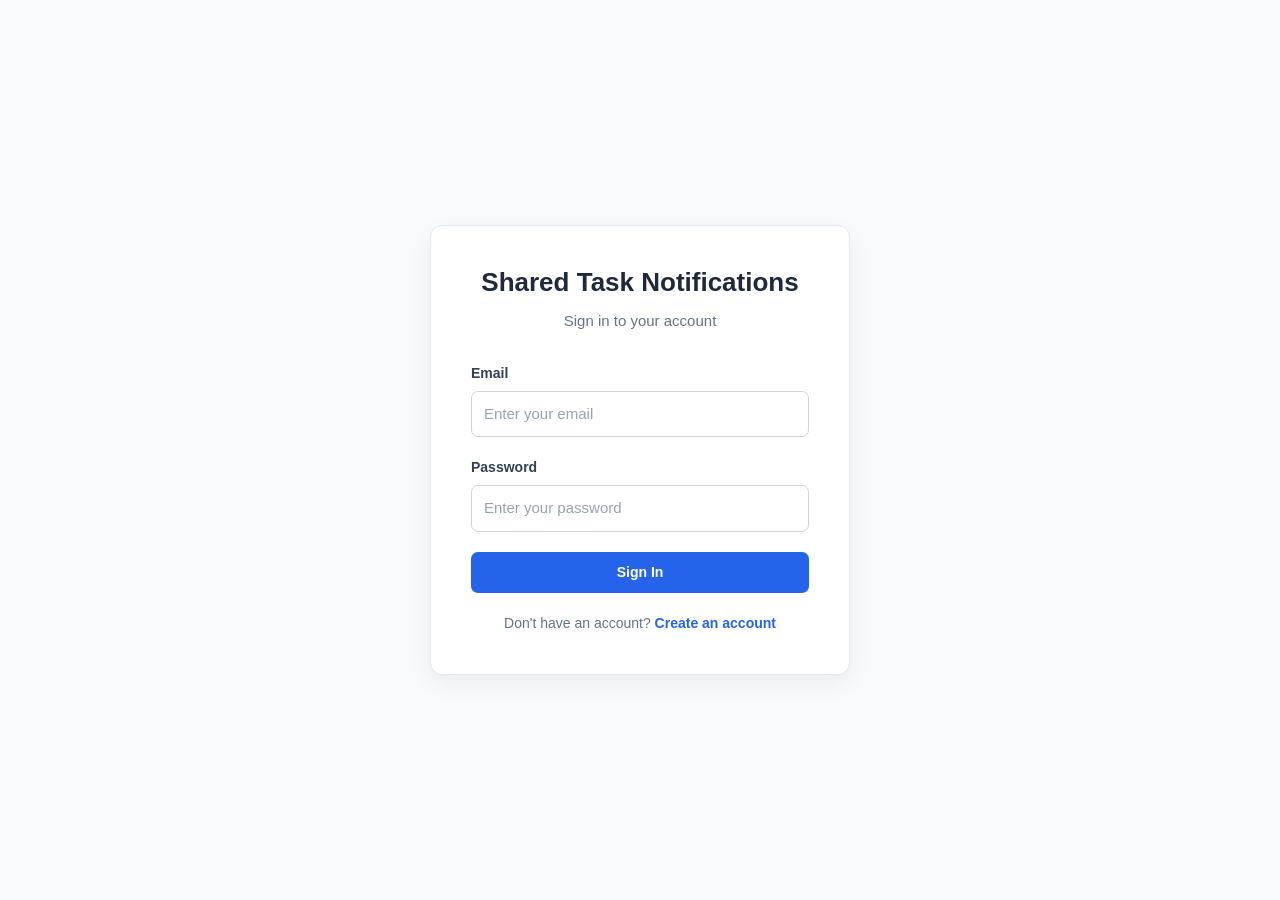
==== frontend/index.html @ fda4a881 "add frontend app" ====
<!DOCTYPE html>
<html lang="en">
<head>
    <meta charset="UTF-8">
    <meta name="viewport" content="width=device-width, initial-scale=1.0">
    <title>Sign In | Shared Task Notifications </title>
    <link rel="stylesheet" href="css/style.css"> 
</head>
<body>
    <main class="auth-container">
        <section class="auth-card">
            <h1>Shared Task Notifications</h1>
            <p class="subtitle">Sign in to your account</p>
            <form id="login-form">
                <div class="form-group">
                    <label for="email">Email</label>
                    <input type="email" id="email" name="email" placeholder="Enter your email" required>
                </div>
                <div class="form-group">
                    <label for="password">Password</label>
                    <input type="password" id="password" name="password" placeholder="Enter your password" required>
                </div>

                <button type="submit" class="auth-submit primary-button">Sign In</button>

            </form>

            <p class="auth-link"> 
                Don't have an account? 
                <a href="signup.html">Create an account</a>
            </p>

        </section>

    </main>
    <script src="js/auth.js"></script>
    
</body>
</html>
---- frontend/css/style.css ----
* {
    box-sizing: border-box;
    margin: 0;
    padding: 0;
}

html {
    scroll-behavior: smooth;
}

body {
    font-family: "Segoe UI", Tahoma, Geneva, Verdana, sans-serif;
    background-color: #F8FAFC;
    color: #1E293B;
    line-height: 1.5;
}

button,
input,
textarea,
select {
    font: inherit;
}

button {
    cursor: pointer;
}

a {
    color: inherit;
}

/* =========================================================
   AUTHENTICATION
========================================================= */

.auth-container {
    min-height: 100vh;
    display: flex;
    justify-content: center;
    align-items: center;
    padding: 24px;
}

.auth-card {
    width: 100%;
    max-width: 420px;
    padding: 40px;
    background-color: #FFFFFF;
    border: 1px solid #E2E8F0;
    border-radius: 12px;
    box-shadow: 0 8px 24px rgba(15, 23, 42, 0.06);
}

.auth-card h1 {
    margin-bottom: 10px;
    text-align: center;
    color: #1E293B;
    font-size: 26px;
    line-height: 1.3;
}

.subtitle {
    margin-bottom: 30px;
    color: #64748B;
    text-align: center;
    font-size: 15px;
}

/* =========================================================
   FORM
========================================================= */

.form-group {
    margin-bottom: 20px;
}

.form-group label {
    display: block;
    margin-bottom: 7px;
    color: #334155;
    font-size: 14px;
    font-weight: 600;
}

.form-group input,
.form-group textarea,
.form-group select {
    width: 100%;
    padding: 11px 12px;
    border: 1px solid #CBD5E1;
    border-radius: 7px;
    background-color: #FFFFFF;
    color: #1E293B;
    font-family: inherit;
    font-size: 15px;
    transition: border-color 0.2s ease, box-shadow 0.2s ease;
}

.form-group input::placeholder,
.form-group textarea::placeholder {
    color: #94A3B8;
}

.form-group input:focus,
.form-group textarea:focus,
.form-group select:focus {
    outline: none;
    border-color: #2563EB;
    box-shadow: 0 0 0 3px rgba(37, 99, 235, 0.10);
}

.form-group textarea {
    min-height: 120px;
    resize: vertical;
}

/* =========================================================
   BUTTONS
========================================================= */

.primary-button {
    display: inline-flex;
    align-items: center;
    justify-content: center;
    width: auto;
    padding: 10px 16px;
    border: none;
    border-radius: 7px;
    background-color: #2563EB;
    color: #FFFFFF;
    font-family: inherit;
    font-size: 14px;
    font-weight: 600;
    cursor: pointer;
    transition: background-color 0.2s ease, box-shadow 0.2s ease, transform 0.1s ease;
}

.primary-button:hover {
    background-color: #1D4ED8;
    box-shadow: 0 2px 6px rgba(37, 99, 235, 0.20);
}

.primary-button:active {
    transform: translateY(1px);
}

.auth-submit {
    width: 100%;
}

.secondary-button {
    display: inline-flex;
    align-items: center;
    justify-content: center;
    padding: 10px 16px;
    border: 1px solid #CBD5E1;
    border-radius: 7px;
    background-color: #FFFFFF;
    color: #334155;
    font-family: inherit;
    font-size: 14px;
    font-weight: 500;
    cursor: pointer;
    transition: background-color 0.2s ease, border-color 0.2s ease;
}

.secondary-button:hover {
    background-color: #F1F5F9;
    border-color: #94A3B8;
}

.auth-link {
    margin-top: 20px;
    color: #64748B;
    text-align: center;
    font-size: 14px;
}

.auth-link a {
    color: #2563EB;
    text-decoration: none;
    font-weight: 600;
}

.auth-link a:hover {
    color: #1D4ED8;
    text-decoration: underline;
}

/* =========================================================
   NAVIGATION BAR
========================================================= */

.navbar {
    background-color: #FFFFFF;
    border-bottom: 1px solid #E2E8F0;
}

.navbar-container {
    max-width: 1100px;
    margin: 0 auto;
    padding: 16px 24px;
    display: flex;
    align-items: center;
    justify-content: space-between;
    gap: 20px;
}

.logo {
    color: #1E293B;
    text-decoration: none;
    font-size: 20px;
    font-weight: 700;
    white-space: nowrap;
}

.nav-links {
    display: flex;
    align-items: center;
    gap: 4px;
}

.nav-link,
.logout-button {
    display: inline-flex;
    align-items: center;
    justify-content: center;
    padding: 8px 12px;
    border: none;
    border-radius: 6px;
    background-color: transparent;
    color: #64748B;
    text-decoration: none;
    font-family: inherit;
    font-size: 14px;
    font-weight: 500;
    cursor: pointer;
    transition: background-color 0.2s ease, color 0.2s ease;
}

.nav-link:hover,
.logout-button:hover {
    background-color: #EFF6FF;
    color: #2563EB;
}

.nav-link.active {
    background-color: #EFF6FF;
    color: #2563EB;
    font-weight: 600;
}

/* =========================================================
   DASHBOARD
========================================================= */

.dashboard-container {
    width: 100%;
    max-width: 1100px;
    margin: 0 auto;
    padding: 50px 24px 70px;
}

/* =========================================================
   DASHBOARD HEADER
========================================================= */

.dashboard-header {
    display: flex;
    align-items: center;
    gap: 40px;
    margin-bottom: 40px;
}

.dashboard-header > div {
    flex: 1;
}

.dashboard-header h1 {
    margin-bottom: 8px;
    font-size: 32px;
    line-height: 1.2;
}

.dashboard-header p {
    color: #666666;
    font-size: 16px;
}

/* =========================================================
   TASKS SECTION
========================================================= */

.tasks-section {
    margin-top: 10px;
}

.section-header {
    margin-bottom: 20px;
}

.section-header h2 {
    margin-bottom: 6px;
    color: #1E293B;
    font-size: 24px;
    line-height: 1.3;
}

.section-header p {
    color: #64748B;
    font-size: 14px;
}

/* =========================================================
   TASK FILTERS
========================================================= */

.task-filters {
    display: flex;
    flex-wrap: wrap;
    gap: 8px;
    margin-bottom: 20px;
}

.filter-button {
    display: inline-flex;
    align-items: center;
    justify-content: center;
    padding: 8px 14px;
    border: 1px solid #CBD5E1;
    border-radius: 6px;
    background-color: #FFFFFF;
    color: #64748B;
    font-family: inherit;
    font-size: 14px;
    font-weight: 500;
    cursor: pointer;
    transition: background-color 0.2s ease, border-color 0.2s ease, color 0.2s ease;
}

.filter-button:hover {
    background-color: #F1F5F9;
    border-color: #94A3B8;
    color: #334155;
}

.filter-button.active {
    background-color: #1E293B;
    border-color: #1E293B;
    color: #FFFFFF;
}


/* =========================================================
   TASK LIST
========================================================= */

.task-list {
    display: flex;
    flex-direction: column;
    gap: 16px;
}


/* =========================================================
   TASK CARD
========================================================= */

.task-card {
    position: relative;
    background-color: #FFFFFF;
    border: 1px solid #E2E8F0;
    border-radius: 10px;
    padding: 22px 24px;
    display: flex;
    flex-direction: column;
    gap: 0;
    transition: box-shadow 0.2s ease, transform 0.2s ease;
}

.task-card:hover {
    box-shadow: 0 5px 16px rgba(15, 23, 42, 0.07);
    transform: translateY(-1px);
}

.task-card-main {
    width: 100%;
    min-width: 0;
}


/* =========================================================
   TASK CARD HEADER
========================================================= */

.task-card-header {
    display: flex;
    align-items: flex-start;
    width: 100%;
    padding-right: 40px;
}

.task-card h3 {
    margin-bottom: 9px;
    color: #1E293B;
    font-size: 19px;
    line-height: 1.4;
}

.task-description {
    margin-bottom: 16px;
    color: #666666;
    line-height: 1.5;
}

.empty-task-message {
    padding: 40px 20px;
    text-align: center;
    background-color: #FFFFFF;
    border: 1px solid #E2E8F0;
    border-radius: 10px;
    color: #666666;
    font-size: 15px;
}


/* =========================================================
   TASK DETAILS
========================================================= */

.task-details {
    display: flex;
    align-items: center;
    gap: 6px;
    margin-top: 4px;
    color: #64748B;
    font-size: 14px;
}

.task-details strong {
    color: #334155;
    font-weight: 600;
}


/* =========================================================
   TASK ACTIONS
========================================================= */

.task-card-actions {
    display: flex;
    align-items: center;
    justify-content: space-between;
    width: 100%;
    margin-top: 18px;
}


/* =========================================================
   STATUS BADGES
========================================================= */

.status-badge {
    display: inline-flex;
    align-items: center;
    padding: 5px 11px;
    border-radius: 20px;
    font-size: 13px;
    font-weight: 600;
}

.status-badge.open {
    background-color: #FFF3CD;
    color: #765B00;
}

.status-badge.complete {
    background-color: #D1E7DD;
    color: #24543D;
}


/* =========================================================
   COMPLETE BUTTON
========================================================= */

.complete-button {
    padding: 8px 14px;
    border: 1px solid #D1D5DB;
    border-radius: 6px;
    background-color: #FFFFFF;
    color: #333333;
    font-family: inherit;
    font-size: 14px;
    font-weight: 500;
    cursor: pointer;
    transition: background-color 0.2s ease, border-color 0.2s ease, color 0.2s ease;
}

.complete-button:hover {
    background-color: #F1F5F9;
    border-color: #94A3B8;
}


/* =========================================================
   TASK THREE-DOT MENU
========================================================= */

.task-menu {
    position: absolute;
    top: 18px;
    right: 18px;
}

.task-menu-button {
    width: 34px;
    height: 34px;
    display: flex;
    align-items: center;
    justify-content: center;
    border: none;
    background-color: transparent;
    border-radius: 6px;
    color: #666666;
    font-size: 22px;
    line-height: 1;
    cursor: pointer;
    transition: background-color 0.2s ease, color 0.2s ease;
}

.task-menu-button:hover {
    background-color: #F1F5F9;
    color: #1E293B;
}

.task-menu-button:focus-visible {
    outline: 2px solid #2563EB;
    outline-offset: 2px;
}


/* =========================================================
   TASK MENU DROPDOWN
========================================================= */

.task-menu-dropdown {
    position: absolute;
    top: 38px;
    right: 0;
    z-index: 10;
    width: 130px;
    padding: 5px;
    background-color: #FFFFFF;
    border: 1px solid #E2E8F0;
    border-radius: 8px;
    box-shadow: 0 8px 20px rgba(15, 23, 42, 0.10);
}

.task-menu-dropdown.hidden {
    display: none;
}

.task-menu-dropdown:not(.hidden) {
    display: block;
}

.task-menu-dropdown button {
    width: 100%;
    padding: 9px 10px;
    border: none;
    border-radius: 5px;
    background-color: transparent;
    color: #334155;
    text-align: left;
    font-family: inherit;
    font-size: 14px;
    font-weight: 500;
    cursor: pointer;
    transition: background-color 0.15s ease, color 0.15s ease;
}

.task-menu-dropdown button:hover {
    background-color: #F1F5F9;
}

.task-menu-dropdown button.delete-task:hover {
    background-color: #FEF2F2;
    color: #DC2626;
}


/* =========================================================
   CREATE TASK MODAL
========================================================= */

.modal {
    position: fixed;
    inset: 0;
    z-index: 100;
    display: flex;
    align-items: center;
    justify-content: center;
    padding: 20px;
    background-color: rgba(15, 23, 42, 0.45);
}

.modal.hidden {
    display: none;
}

.modal-content {
    width: 100%;
    max-width: 500px;
    max-height: 90vh;
    overflow-y: auto;
    padding: 30px;
    background-color: #FFFFFF;
    border: 1px solid #E2E8F0;
    border-radius: 12px;
    box-shadow: 0 15px 40px rgba(15, 23, 42, 0.15);
}


/* =========================================================
   MODAL HEADER
========================================================= */

.modal-header {
    display: flex;
    align-items: flex-start;
    justify-content: space-between;
    gap: 20px;
    margin-bottom: 25px;
}

.modal-header h2 {
    margin-bottom: 6px;
    color: #1E293B;
    font-size: 23px;
    line-height: 1.3;
}

.modal-header p {
    color: #64748B;
    font-size: 14px;
    line-height: 1.4;
}

.close-button {
    width: 32px;
    height: 32px;
    display: inline-flex;
    align-items: center;
    justify-content: center;
    flex-shrink: 0;
    border: none;
    border-radius: 6px;
    background-color: transparent;
    color: #64748B;
    font-size: 26px;
    line-height: 1;
    cursor: pointer;
    transition: background-color 0.2s ease, color 0.2s ease;
}

.close-button:hover {
    background-color: #F1F5F9;
    color: #1E293B;
}


/* =========================================================
   MODAL ACTIONS
========================================================= */

.modal-actions {
    display: flex;
    justify-content: flex-end;
    gap: 10px;
    margin-top: 28px;
}

/* =========================================================
   SETTINGS
========================================================= */

.settings-container {
    width: 100%;
    max-width: 800px;
    margin: 0 auto;
    padding: 50px 24px 70px;
}

/* =========================================================
   SETTINGS HEADER
========================================================= */

.settings-header {
    margin-bottom: 30px;
}

.settings-header h1 {
    margin-bottom: 8px;
    color: #1E293B;
    font-size: 32px;
    line-height: 1.2;
}

.settings-header p {
    color: #64748B;
    font-size: 16px;
}


/* =========================================================
   SETTINGS CARD
========================================================= */

.settings-card {
    background-color: #FFFFFF;
    border: 1px solid #E2E8F0;
    border-radius: 10px;
    padding: 28px;
}

/* =========================================================
   SETTINGS CARD HEADER
========================================================= */

.settings-card-header {
    padding-bottom: 24px;
    border-bottom: 1px solid #E2E8F0;
}

.settings-card-header h2 {
    margin-bottom: 7px;
    color: #1E293B;
    font-size: 20px;
    line-height: 1.3;
}

.settings-card-header p {
    color: #64748B;
    font-size: 14px;
    line-height: 1.5;
}


/* =========================================================
   NOTIFICATION SETTING
========================================================= */

.notification-setting {
    display: flex;
    align-items: center;
    justify-content: space-between;
    gap: 25px;
    padding: 25px 0;
}

.notification-info {
    flex: 1;
}

.notification-info h3 {
    margin-bottom: 6px;
    color: #1E293B;
    font-size: 17px;
}

.notification-info p {
    color: #64748B;
    font-size: 14px;
    line-height: 1.5;
}


/* =========================================================
   TOGGLE
========================================================= */

.toggle-container {
    display: flex;
    align-items: center;
    gap: 10px;
    flex-shrink: 0;
}

.toggle {
    position: relative;
    display: inline-block;
    width: 50px;
    height: 28px;
    flex-shrink: 0;
}

.toggle input {
    width: 0;
    height: 0;
    opacity: 0;
}

.toggle-slider {
    position: absolute;
    inset: 0;
    background-color: #CBD5E1;
    border-radius: 28px;
    cursor: pointer;
    transition: background-color 0.2s ease;
}

.toggle input:checked + .toggle-slider {
    background-color: #2563EB;
}

.toggle-slider::before {
    content: "";
    position: absolute;
    width: 22px;
    height: 22px;
    left: 3px;
    top: 3px;
    background-color: #FFFFFF;
    border-radius: 50%;
    box-shadow: 0 1px 3px rgba(15, 23, 42, 0.20);
    transition: transform 0.2s ease;
}

.toggle input:checked + .toggle-slider::before {
    transform: translateX(22px);
}

.toggle input:focus-visible + .toggle-slider {
    outline: 2px solid #2563EB;
    outline-offset: 2px;
}


/* =========================================================
   TOGGLE STATUS
========================================================= */

.toggle-status {
    min-width: 28px;
    color: #64748B;
    font-size: 13px;
    font-weight: 700;
    text-align: right;
}

/* =========================================================
   SETTINGS ACTIONS
========================================================= */

.settings-actions {
    display: flex;
    justify-content: flex-end;
    padding-top: 20px;
    border-top: 1px solid #E2E8F0;
}

.settings-actions .primary-button {
    width: auto;
}


/* =========================================================
   SETTINGS MESSAGE
========================================================= */

.settings-message {
    margin-top: 15px;
    color: #166534;
    font-size: 14px;
    text-align: right;
}

/* =========================================================
   NOTIFICATION OUTCOME MODAL
========================================================= */

.notification-modal-content {
    max-width: 500px;
}

.notification-result {
    padding: 18px;
    background-color: #F8FAFC;
    border: 1px solid #E2E8F0;
    border-radius: 8px;
    margin-bottom: 20px;
}

.notification-result p {
    margin: 0;
    color: #334155;
    font-size: 15px;
    line-height: 1.6;
}

/* =========================================================
   FORM VALIDATION
========================================================= */

.field-error {
    margin: 6px 0 0;
    color: #DC2626;
    font-size: 13px;
    line-height: 1.4;
}


/* =========================================================
   RESPONSIVE — TABLET
========================================================= */

@media (max-width: 768px) {
    .navbar-container {
        padding: 14px 18px;
    }

    .dashboard-container {
        padding: 35px 18px 50px;
    }

    .settings-container {
        padding: 35px 18px 50px;
    }

    .dashboard-header {
        gap: 16px;
    }

    .task-card {
        flex-direction: column;
    }

    .task-card-actions {
        flex-direction: row;
        align-items: center;
        justify-content: space-between;
    }
}


/* =========================================================
   RESPONSIVE — MOBILE
========================================================= */

@media (max-width: 600px) {
    .auth-container {
        padding: 18px;
    }

    .auth-card {
        padding: 28px 22px;
    }

    .navbar-container {
        padding: 12px 16px;
    }

    .nav-links {
        gap: 2px;
    }

    .dashboard-container,
    .settings-container {
        padding: 30px 18px 45px;
    }

    .settings-card {
        padding: 22px;
    }

    .notification-setting {
        align-items: flex-start;
    }

    .settings-actions {
        justify-content: stretch;
    }

    .settings-actions .primary-button {
        width: 100%;
    }

    .task-card {
        padding: 20px;
    }

    .modal-content {
        padding: 24px 20px;
    }
}


/* =========================================================
   ACCESSIBILITY & KEYBOARD FOCUS STYLES
========================================================= */

.primary-button:focus-visible,
.secondary-button:focus-visible,
.filter-button:focus-visible,
.complete-button:focus-visible,
.nav-link:focus-visible,
.logout-button:focus-visible {
    outline: 2px solid #2563EB;
    outline-offset: 2px;
}


/* =========================================================
   RESPONSIVE — SMALL MOBILE
========================================================= */

@media (max-width: 480px) {
    .logo {
        font-size: 17px;
    }

    .nav-link,
    .logout-button {
        padding: 7px 9px;
        font-size: 13px;
    }

    .dashboard-header h1,
    .settings-header h1 {
        font-size: 27px;
    }

    .section-header h2 {
        font-size: 21px;
    }

    .task-card-header {
        gap: 10px;
    }

    .task-card-actions {
        align-items: stretch;
    }

    .complete-button {
        flex: 1;
    }

    .modal-actions {
        flex-direction: column-reverse;
    }

    .modal-actions button {
        width: 100%;
    }
}
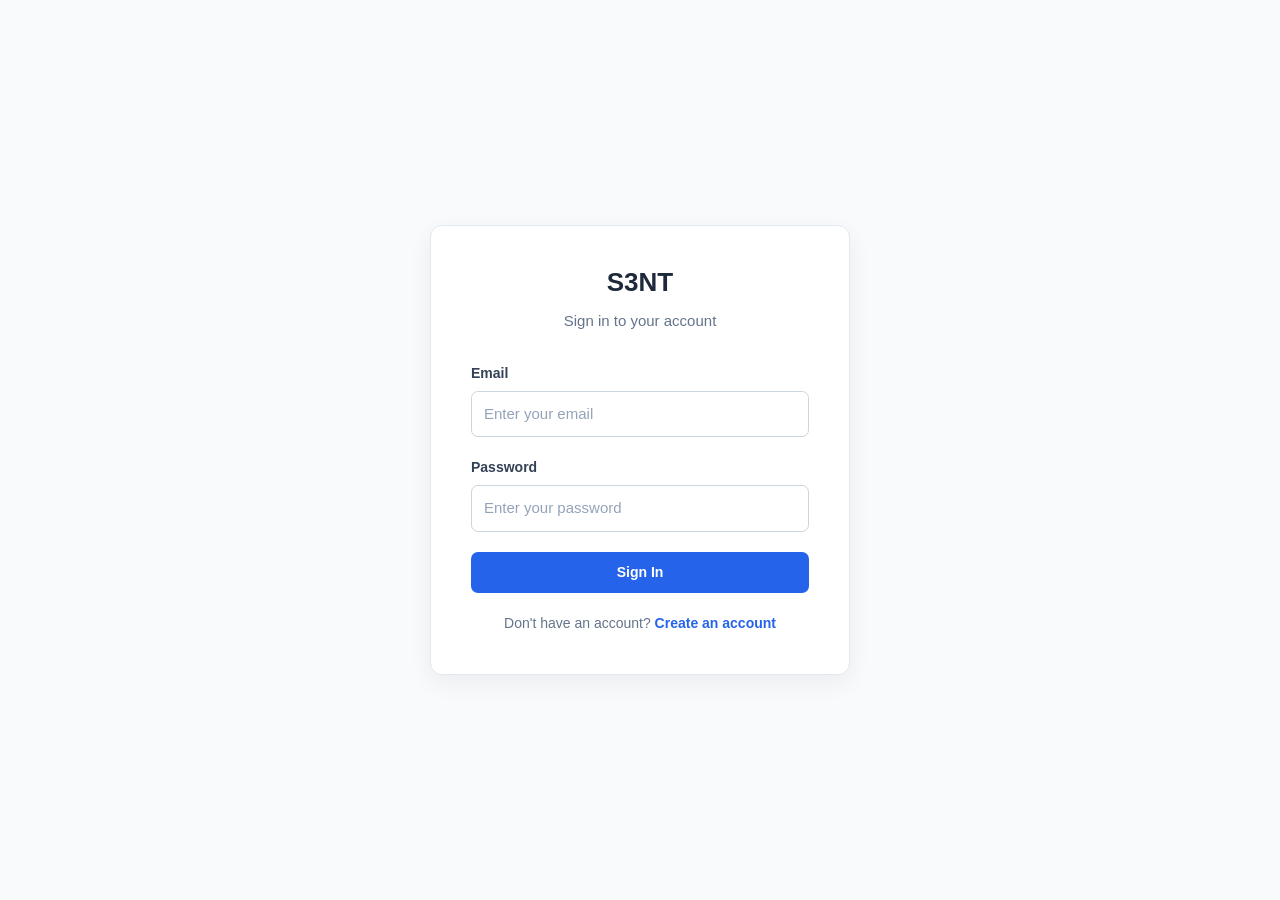
==== commit 6b23c763: "update app name" ====
--- a/frontend/index.html
+++ b/frontend/index.html
@@ -3,13 +3,13 @@
 <head>
     <meta charset="UTF-8">
     <meta name="viewport" content="width=device-width, initial-scale=1.0">
-    <title>Sign In | Shared Task Notifications </title>
+    <title>Sign In | S3NT</title>
     <link rel="stylesheet" href="css/style.css"> 
 </head>
 <body>
     <main class="auth-container">
         <section class="auth-card">
-            <h1>Shared Task Notifications</h1>
+            <h1>S3NT</h1>
             <p class="subtitle">Sign in to your account</p>
             <form id="login-form">
                 <div class="form-group">
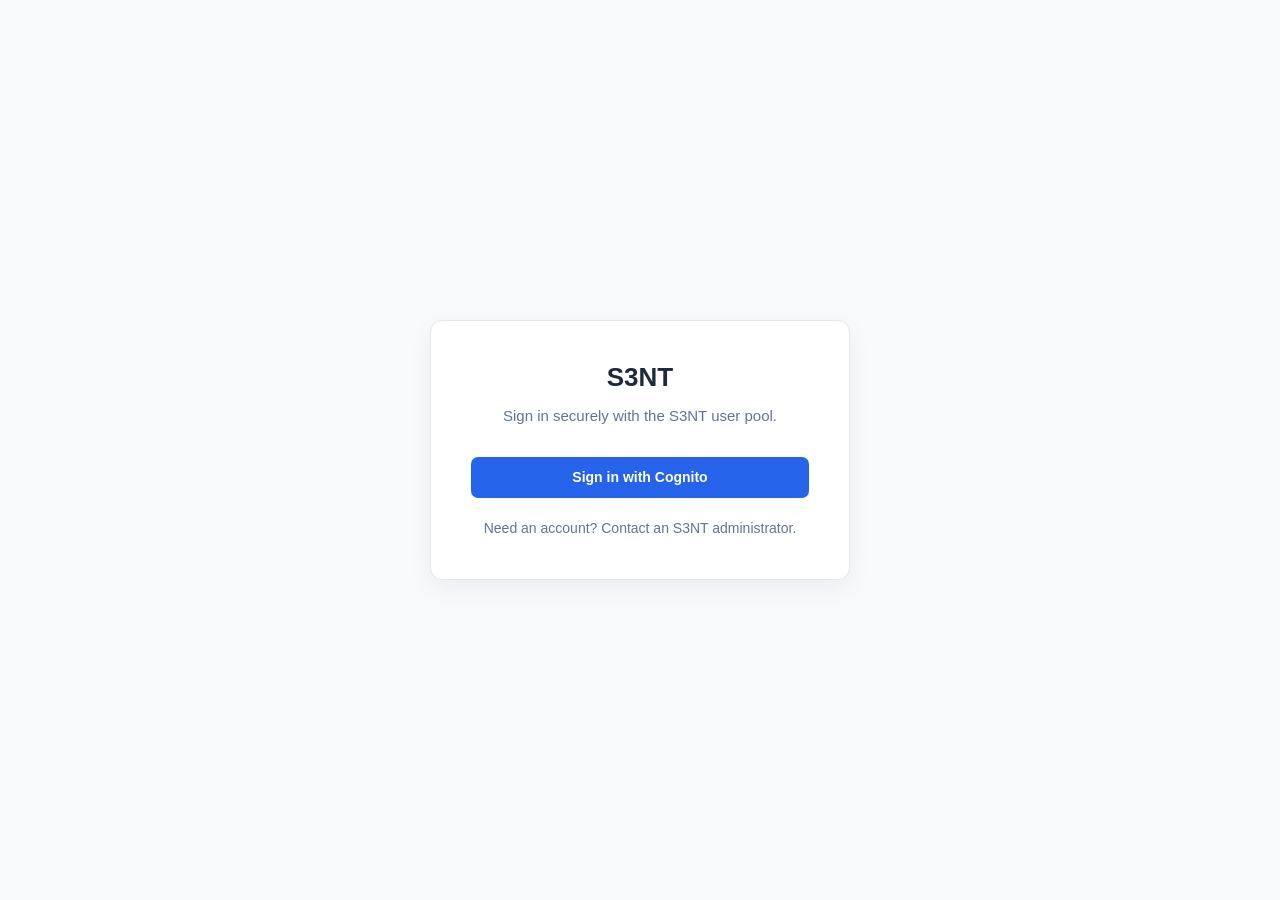
==== commit f0432834: "docs: record Cognito profile foundation" ====
--- a/frontend/index.html
+++ b/frontend/index.html
@@ -4,36 +4,33 @@
     <meta charset="UTF-8">
     <meta name="viewport" content="width=device-width, initial-scale=1.0">
     <title>Sign In | S3NT</title>
-    <link rel="stylesheet" href="css/style.css"> 
+    <link rel="stylesheet" href="css/style.css">
 </head>
 <body>
     <main class="auth-container">
         <section class="auth-card">
             <h1>S3NT</h1>
-            <p class="subtitle">Sign in to your account</p>
-            <form id="login-form">
-                <div class="form-group">
-                    <label for="email">Email</label>
-                    <input type="email" id="email" name="email" placeholder="Enter your email" required>
-                </div>
-                <div class="form-group">
-                    <label for="password">Password</label>
-                    <input type="password" id="password" name="password" placeholder="Enter your password" required>
-                </div>
+            <p class="subtitle">Sign in securely with the S3NT user pool.</p>
+    <p id="auth-status" role="status" aria-live="polite"></p>
 
-                <button type="submit" class="auth-submit primary-button">Sign In</button>
+    <section id="profile" hidden aria-labelledby="profile-heading">
+      <h2 id="profile-heading">Your profile</h2>
+      <p id="profile-name"></p>
+      <p id="profile-id"></p>
+    </section>
 
-            </form>
+    <button id="sign-in" type="button" class="auth-submit primary-button">
+      Sign in with Cognito
+            </button>
 
-            <p class="auth-link"> 
-                Don't have an account? 
-                <a href="signup.html">Create an account</a>
+            <p class="auth-link">
+                Need an account? Contact an S3NT administrator.
             </p>
 
         </section>
 
     </main>
-    <script src="js/auth.js"></script>
-    
+    <script src="js/auth.js" defer></script>
+
 </body>
 </html>
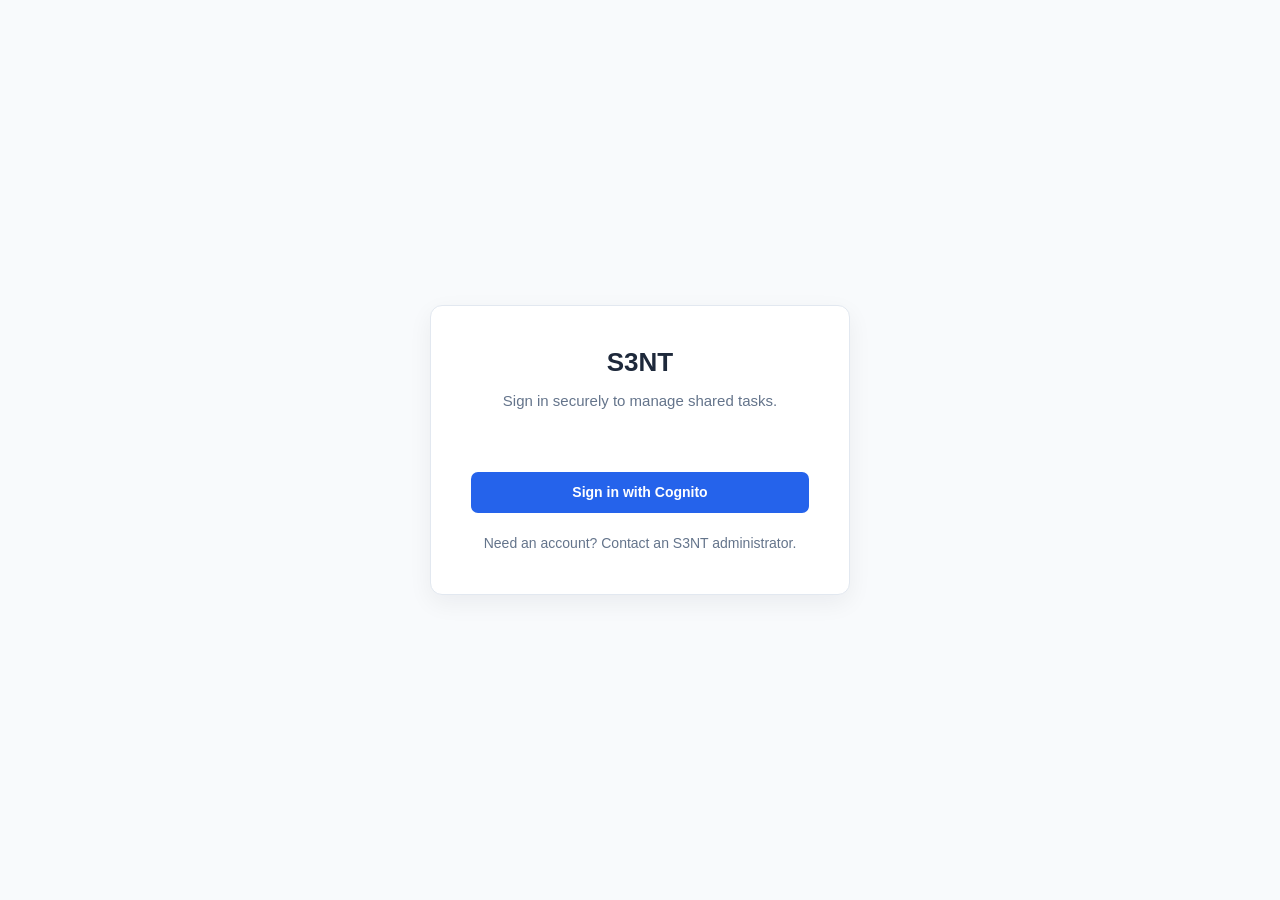
==== commit 86b7affc: "feat: establish Cognito SPA shell" ====
--- a/frontend/index.html
+++ b/frontend/index.html
@@ -1,36 +1,40 @@
-<!DOCTYPE html>
+<!doctype html>
 <html lang="en">
 <head>
-    <meta charset="UTF-8">
-    <meta name="viewport" content="width=device-width, initial-scale=1.0">
-    <title>Sign In | S3NT</title>
-    <link rel="stylesheet" href="css/style.css">
+  <meta charset="utf-8">
+  <meta name="viewport" content="width=device-width, initial-scale=1">
+  <title>S3NT</title>
+  <link rel="stylesheet" href="css/style.css">
 </head>
 <body>
-    <main class="auth-container">
-        <section class="auth-card">
-            <h1>S3NT</h1>
-            <p class="subtitle">Sign in securely with the S3NT user pool.</p>
-    <p id="auth-status" role="status" aria-live="polite"></p>
+  <main id="auth-view" class="auth-container">
+    <section class="auth-card" aria-labelledby="auth-heading">
+      <h1 id="auth-heading">S3NT</h1>
+      <p class="subtitle">Sign in securely to manage shared tasks.</p>
+      <p id="auth-status" role="status" aria-live="polite"></p>
+      <button id="sign-in" type="button" class="auth-submit primary-button">Sign in with Cognito</button>
+      <p class="auth-link">Need an account? Contact an S3NT administrator.</p>
+    </section>
+  </main>
 
-    <section id="profile" hidden aria-labelledby="profile-heading">
-      <h2 id="profile-heading">Your profile</h2>
-      <p id="profile-name"></p>
-      <p id="profile-id"></p>
-    </section>
+  <div id="app-view" hidden>
+    <header class="navbar">
+      <div class="navbar-container">
+        <a class="logo" href="/tasks/assigned" data-route>S3NT</a>
+        <nav class="nav-links" aria-label="Application navigation">
+          <a class="nav-link" href="/tasks/assigned" data-route>Assigned Tasks</a>
+          <a class="nav-link" href="/tasks/created" data-route>Created Tasks</a>
+          <a class="nav-link" href="/tasks/new" data-route>Create Task</a>
+          <a class="nav-link" href="/notifications" data-route>Notifications</a>
+          <a class="nav-link" href="/profile" data-route>Profile</a>
+          <button id="sign-out" class="nav-link logout-button" type="button">Sign out</button>
+        </nav>
+      </div>
+    </header>
+    <main id="app-content" class="dashboard-container" tabindex="-1"></main>
+  </div>
 
-    <button id="sign-in" type="button" class="auth-submit primary-button">
-      Sign in with Cognito
-            </button>
-
-            <p class="auth-link">
-                Need an account? Contact an S3NT administrator.
-            </p>
-
-        </section>
-
-    </main>
-    <script src="js/auth.js" defer></script>
-
+  <script src="js/auth.js" defer></script>
+  <script src="js/app.js" defer></script>
 </body>
 </html>
--- a/frontend/css/style.css
+++ b/frontend/css/style.css
@@ -65,6 +65,18 @@
     color: #64748B;
     text-align: center;
     font-size: 15px;
+}
+
+#auth-status {
+    min-height: 24px;
+    margin: -12px 0 18px;
+    color: #475569;
+    text-align: center;
+    font-size: 14px;
+}
+
+#auth-status.error {
+    color: #B91C1C;
 }
 
 /* =========================================================
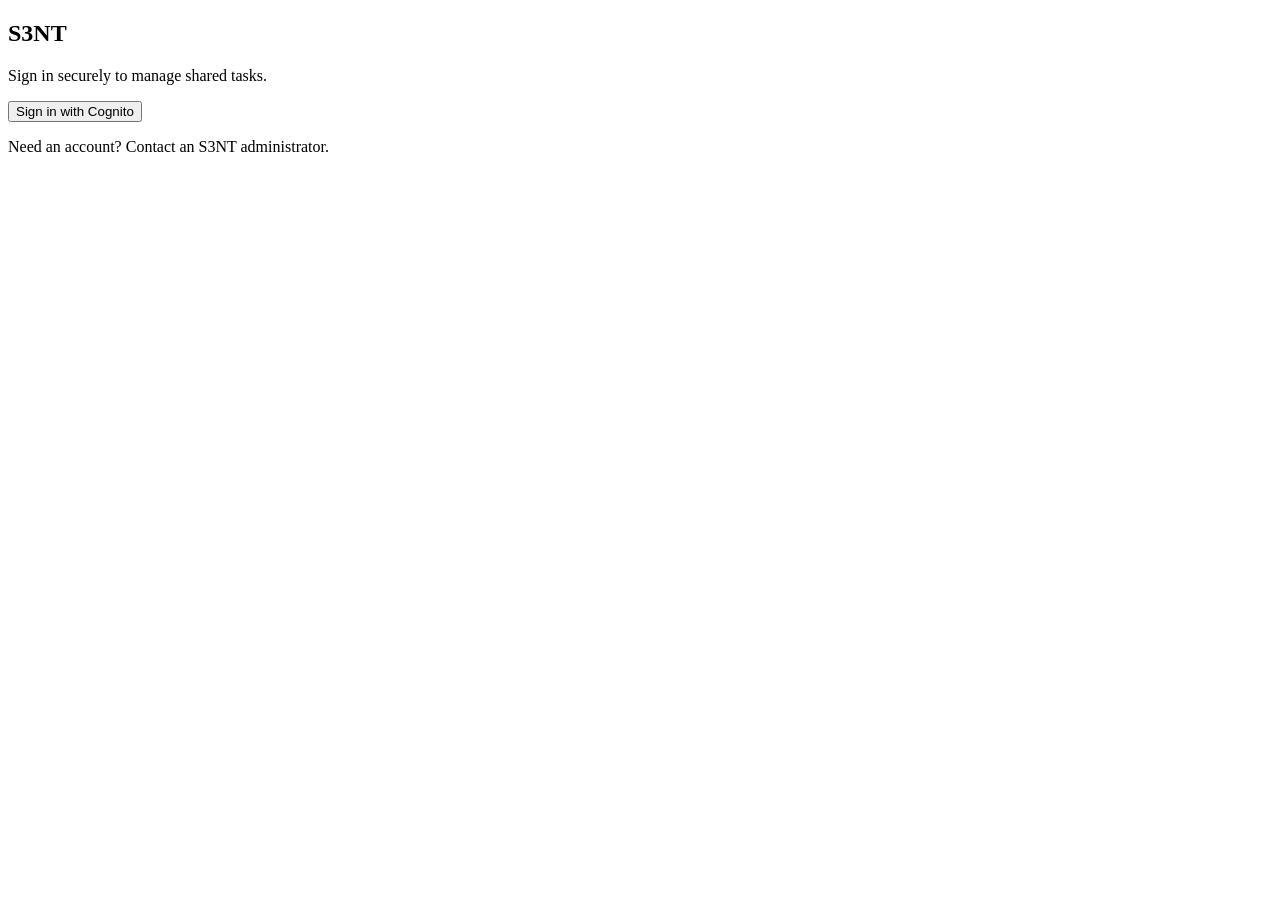
==== commit 14620e04: "fix: use root-relative SPA asset paths" ====
--- a/frontend/index.html
+++ b/frontend/index.html
@@ -4,7 +4,7 @@
   <meta charset="utf-8">
   <meta name="viewport" content="width=device-width, initial-scale=1">
   <title>S3NT</title>
-  <link rel="stylesheet" href="css/style.css">
+  <link rel="stylesheet" href="/css/style.css">
 </head>
 <body>
   <main id="auth-view" class="auth-container">
@@ -34,7 +34,7 @@
     <main id="app-content" class="dashboard-container" tabindex="-1"></main>
   </div>
 
-  <script src="js/auth.js" defer></script>
-  <script src="js/app.js" defer></script>
+  <script src="/js/auth.js" defer></script>
+  <script src="/js/app.js" defer></script>
 </body>
 </html>
